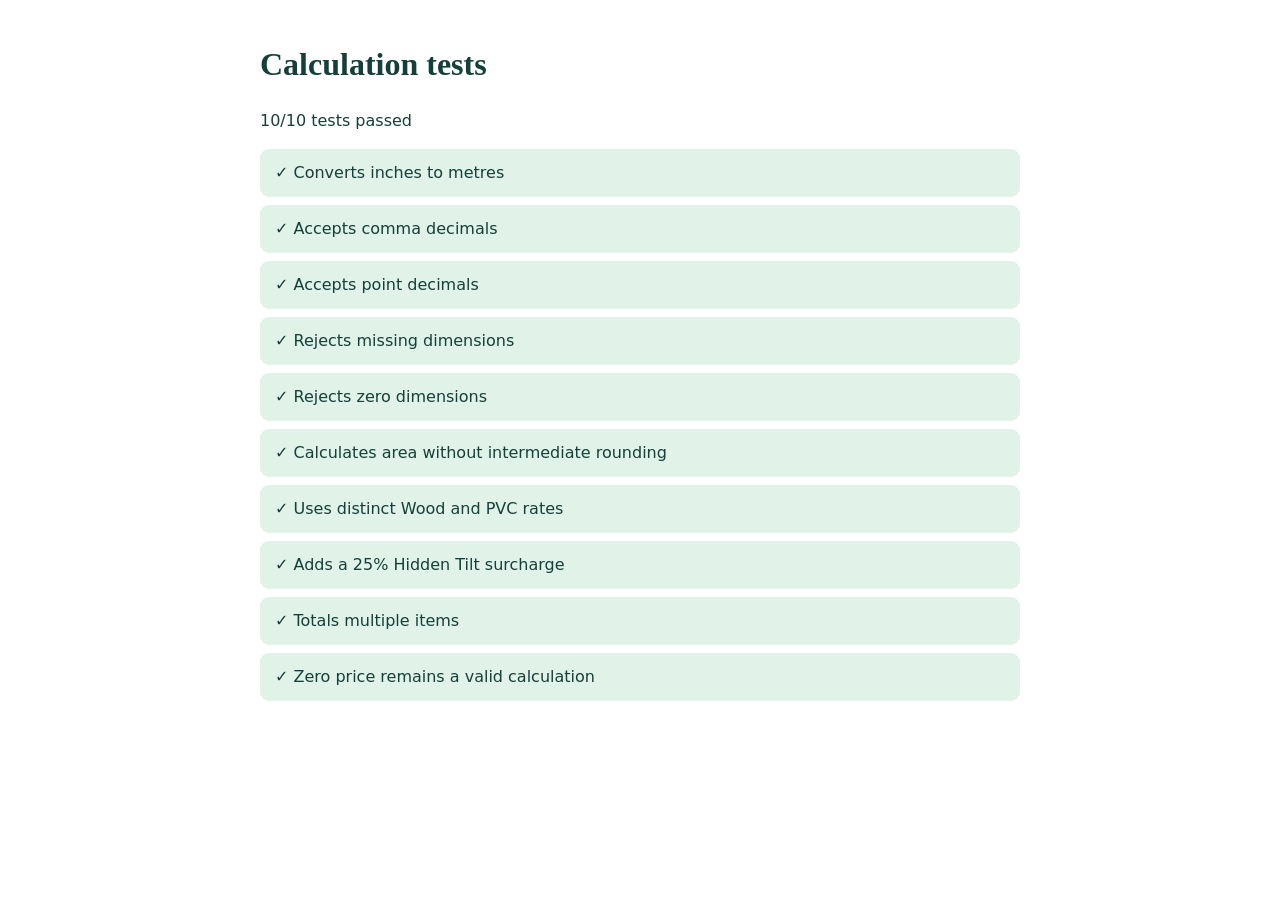
==== tests.html @ 1820c55d "First commit" ====
<!doctype html>
<html lang="en">
<head>
  <meta charset="UTF-8">
  <meta name="viewport" content="width=device-width, initial-scale=1">
  <title>Shutters Calculator Tests</title>
  <style>
    body{max-width:760px;margin:40px auto;padding:0 20px;font:16px/1.5 system-ui;color:#153f3a}h1{font-family:Georgia,serif}.result{padding:12px 15px;margin:8px 0;border-radius:9px}.pass{background:#e1f2e8}.fail{background:#fbe5e3}code{font-size:13px}
  </style>
</head>
<body>
  <h1>Calculation tests</h1>
  <p id="summary">Running…</p>
  <div id="results"></div>
  <script type="module">
    import { INCH_TO_METRE, parseDecimal, calculateItem, calculateQuote } from "./calculator.js";
    const tests = [];
    const test = (name, fn) => tests.push({ name, fn });
    const near = (actual, expected, epsilon = 1e-10) => { if (Math.abs(actual - expected) > epsilon) throw new Error(`expected ${expected}, got ${actual}`); };
    const equal = (actual, expected) => { if (actual !== expected) throw new Error(`expected ${expected}, got ${actual}`); };

    test("Converts inches to metres", () => near(40 * INCH_TO_METRE, 1.016));
    test("Accepts comma decimals", () => equal(parseDecimal("40,5"), 40.5));
    test("Accepts point decimals", () => equal(parseDecimal("40.5"), 40.5));
    test("Rejects missing dimensions", () => equal(calculateItem({width:"",height:"20",material:"wood",tilt:"standard"},{woodPrice:100,surcharge:25}).valid, false));
    test("Rejects zero dimensions", () => equal(calculateItem({width:"0",height:"20",material:"wood",tilt:"standard"},{woodPrice:100,surcharge:25}).valid, false));
    test("Calculates area without intermediate rounding", () => {
      const result = calculateItem({width:"40.5",height:"50.25",material:"wood",tilt:"standard"},{woodPrice:100,pvcPrice:50,surcharge:25});
      near(result.area, (40.5 * .0254) * (50.25 * .0254));
    });
    test("Uses distinct Wood and PVC rates", () => {
      const wood = calculateItem({width:40,height:50,material:"wood",tilt:"standard"},{woodPrice:120,pvcPrice:80,surcharge:25});
      const pvc = calculateItem({width:40,height:50,material:"pvc",tilt:"standard"},{woodPrice:120,pvcPrice:80,surcharge:25});
      equal(wood.rate, 120); equal(pvc.rate, 80);
    });
    test("Adds a 25% Hidden Tilt surcharge", () => {
      const result = calculateItem({width:40,height:50,material:"wood",tilt:"hidden"},{woodPrice:100,surcharge:25});
      near(result.surcharge, result.basePrice * .25); near(result.total, result.basePrice * 1.25);
    });
    test("Totals multiple items", () => {
      const quote = calculateQuote([
        {width:40,height:50,material:"wood",tilt:"hidden"},
        {width:30,height:60,material:"pvc",tilt:"standard"}
      ], {woodPrice:100,pvcPrice:80,surcharge:25});
      equal(quote.itemCount, 2); near(quote.total, quote.subtotal + quote.surcharge);
    });
    test("Zero price remains a valid calculation", () => {
      const result = calculateItem({width:40,height:50,material:"wood",tilt:"hidden"},{woodPrice:0,surcharge:25});
      equal(result.valid, true); equal(result.total, 0);
    });

    let passed = 0;
    for (const entry of tests) {
      const row = document.createElement("div");
      try { entry.fn(); passed++; row.className = "result pass"; row.textContent = `✓ ${entry.name}`; }
      catch (error) { row.className = "result fail"; row.innerHTML = `✗ ${entry.name}<br><code>${error.message}</code>`; }
      document.querySelector("#results").append(row);
    }
    document.querySelector("#summary").textContent = `${passed}/${tests.length} tests passed`;
    document.title = passed === tests.length ? `PASS · ${passed}/${tests.length}` : `FAIL · ${passed}/${tests.length}`;
  </script>
</body>
</html>
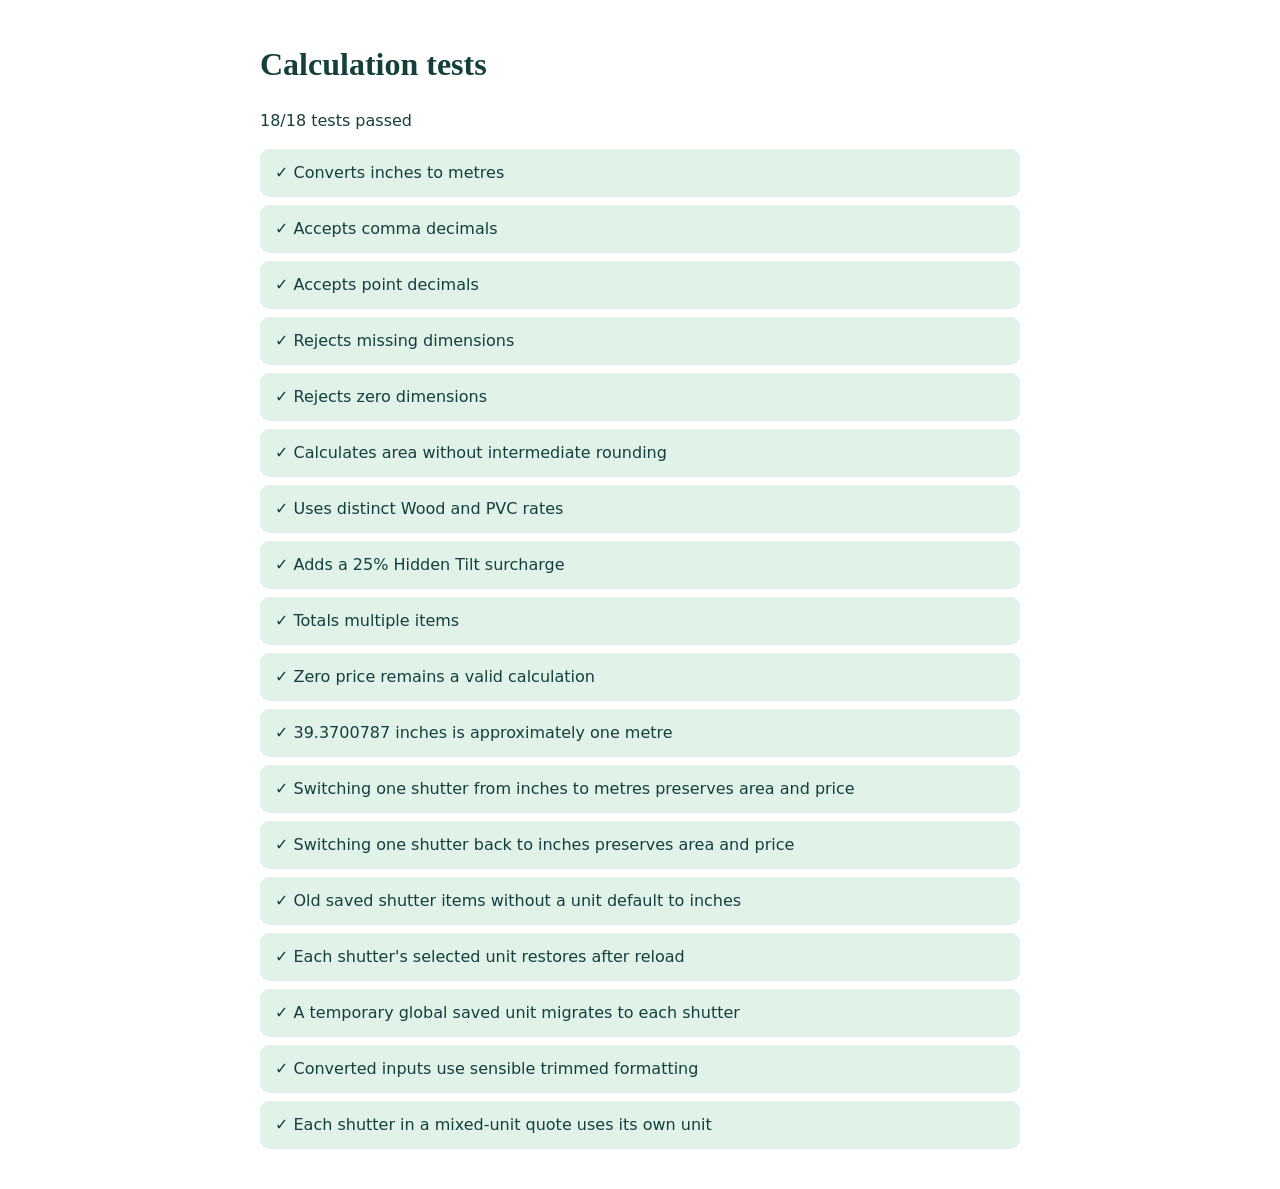
==== commit e25db45c: "Add inches and metres toggle" ====
--- a/tests.html
+++ b/tests.html
@@ -13,7 +13,17 @@
   <p id="summary">Running…</p>
   <div id="results"></div>
   <script type="module">
-    import { INCH_TO_METRE, parseDecimal, calculateItem, calculateQuote } from "./calculator.js";
+    import {
+      INCH_TO_METRE,
+      UNIT_INCHES,
+      UNIT_METRES,
+      parseDecimal,
+      calculateItem,
+      calculateQuote,
+      convertItemMeasurements,
+      formatMeasurementInput,
+      normalizeUnit
+    } from "./calculator.js";
     const tests = [];
     const test = (name, fn) => tests.push({ name, fn });
     const near = (actual, expected, epsilon = 1e-10) => { if (Math.abs(actual - expected) > epsilon) throw new Error(`expected ${expected}, got ${actual}`); };
@@ -48,6 +58,48 @@
       const result = calculateItem({width:40,height:50,material:"wood",tilt:"hidden"},{woodPrice:0,surcharge:25});
       equal(result.valid, true); equal(result.total, 0);
     });
+    test("39.3700787 inches is approximately one metre", () => {
+      const inches = calculateItem({width:39.3700787,height:39.3700787,unit:UNIT_INCHES,material:"wood",tilt:"standard"},{woodPrice:100,surcharge:25});
+      const metres = calculateItem({width:1,height:1,unit:UNIT_METRES,material:"wood",tilt:"standard"},{woodPrice:100,surcharge:25});
+      near(inches.area, metres.area, 1e-6); near(inches.total, metres.total, 1e-6);
+    });
+    test("Switching one shutter from inches to metres preserves area and price", () => {
+      const item = {width:"48,25",height:"36.5",unit:UNIT_INCHES,material:"wood",tilt:"hidden"};
+      const before = calculateItem(item,{woodPrice:120,surcharge:25});
+      const converted = convertItemMeasurements(item,UNIT_INCHES,UNIT_METRES);
+      const after = calculateItem(converted,{woodPrice:120,surcharge:25});
+      near(after.area,before.area); near(after.total,before.total);
+    });
+    test("Switching one shutter back to inches preserves area and price", () => {
+      const item = {width:1.22555,height:.9271,unit:UNIT_METRES,material:"wood",tilt:"hidden"};
+      const before = calculateItem(item,{woodPrice:120,surcharge:25});
+      const converted = convertItemMeasurements(item,UNIT_METRES,UNIT_INCHES);
+      const after = calculateItem(converted,{woodPrice:120,surcharge:25});
+      near(after.area,before.area); near(after.total,before.total);
+    });
+    test("Old saved shutter items without a unit default to inches", () => {
+      const reloaded = JSON.parse(JSON.stringify({customer:"Legacy",items:[{width:40,height:50}]}));
+      equal(normalizeUnit(reloaded.items[0].unit),UNIT_INCHES);
+    });
+    test("Each shutter's selected unit restores after reload", () => {
+      const reloaded = JSON.parse(JSON.stringify({customer:"Metric",items:[{unit:UNIT_METRES}]}));
+      equal(normalizeUnit(reloaded.items[0].unit),UNIT_METRES);
+    });
+    test("A temporary global saved unit migrates to each shutter", () => {
+      const reloaded = JSON.parse(JSON.stringify({unit:UNIT_METRES,items:[{width:1,height:1}]}));
+      equal(normalizeUnit(reloaded.items[0].unit ?? reloaded.unit),UNIT_METRES);
+    });
+    test("Converted inputs use sensible trimmed formatting", () => {
+      equal(formatMeasurementInput(1.23456789,UNIT_METRES),"1.234568");
+      equal(formatMeasurementInput(40,UNIT_INCHES),"40");
+    });
+    test("Each shutter in a mixed-unit quote uses its own unit", () => {
+      const quote = calculateQuote([
+        {width:39.3700787,height:39.3700787,unit:UNIT_INCHES,material:"wood",tilt:"standard"},
+        {width:1,height:1,unit:UNIT_METRES,material:"wood",tilt:"standard"}
+      ],{woodPrice:100,surcharge:25});
+      equal(quote.itemCount,2); near(quote.results[0].area,1,1e-6); near(quote.results[1].area,1); near(quote.total,200,1e-6);
+    });
 
     let passed = 0;
     for (const entry of tests) {
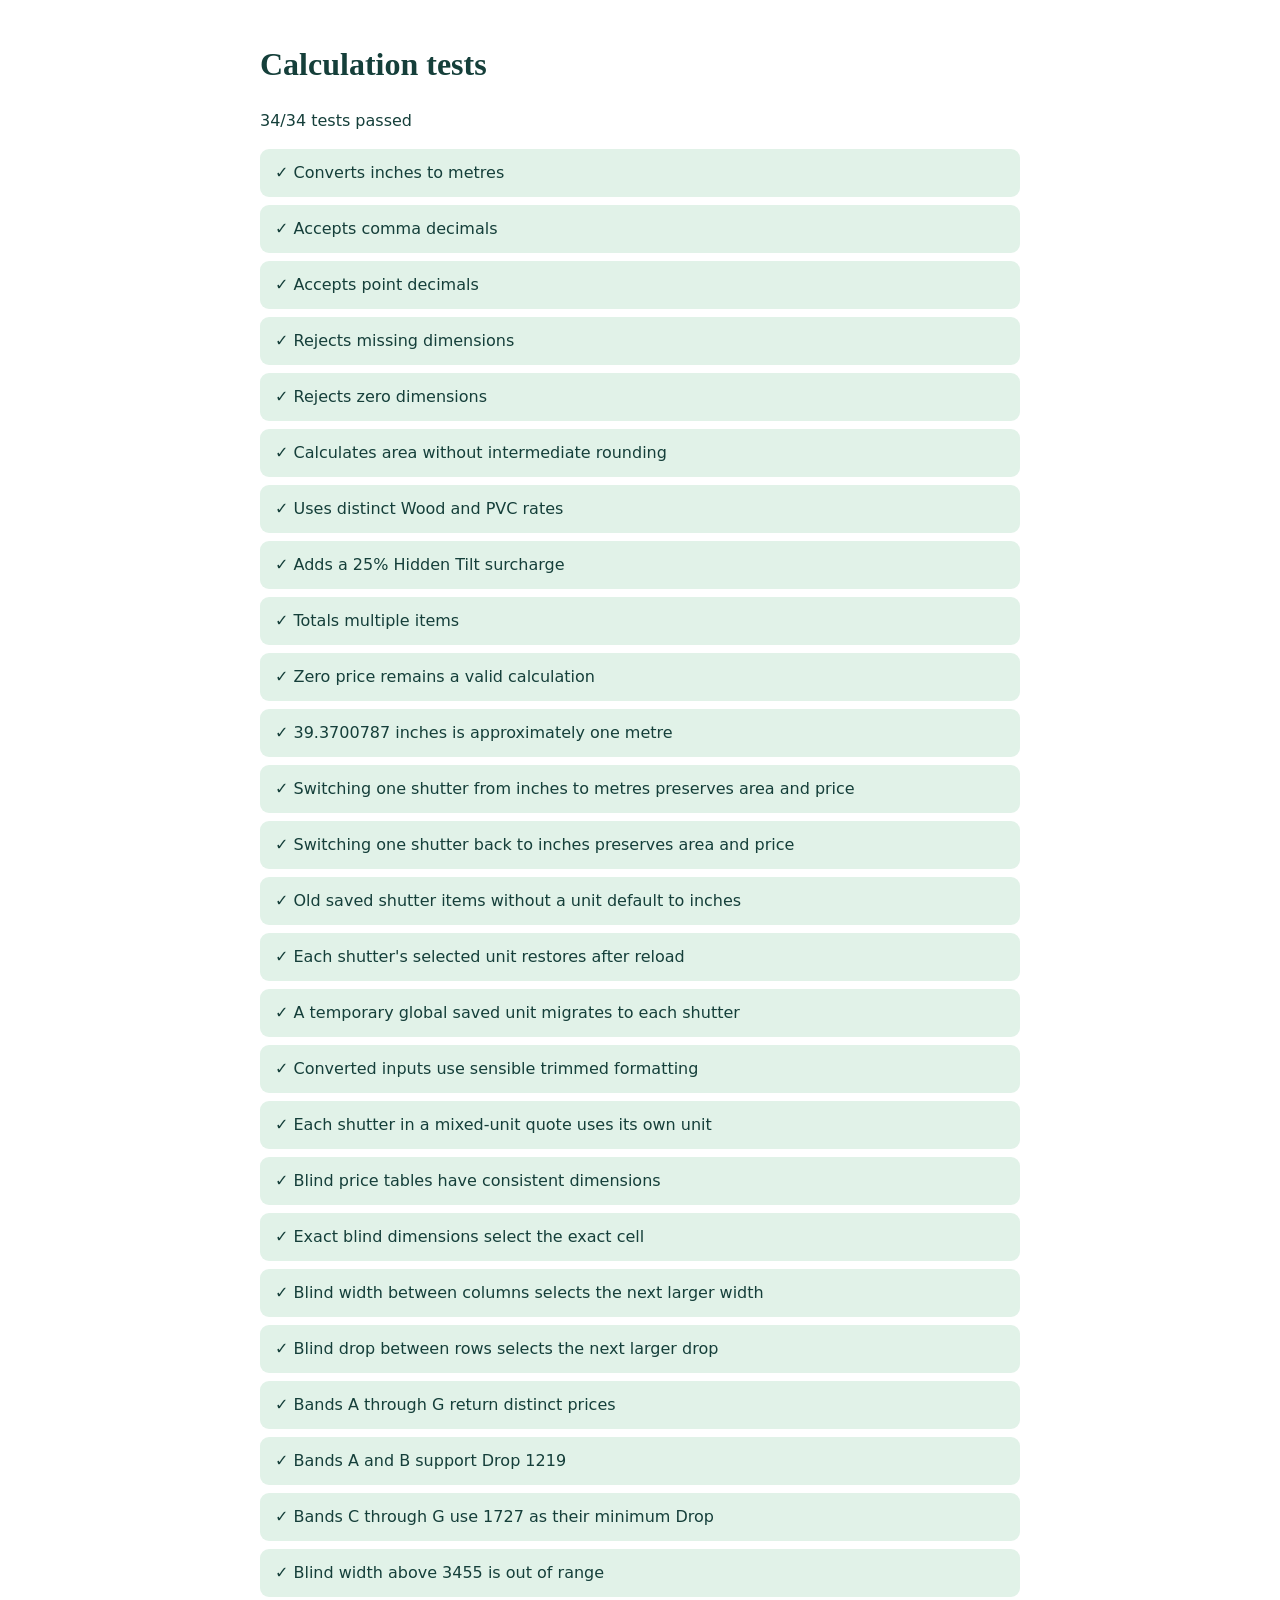
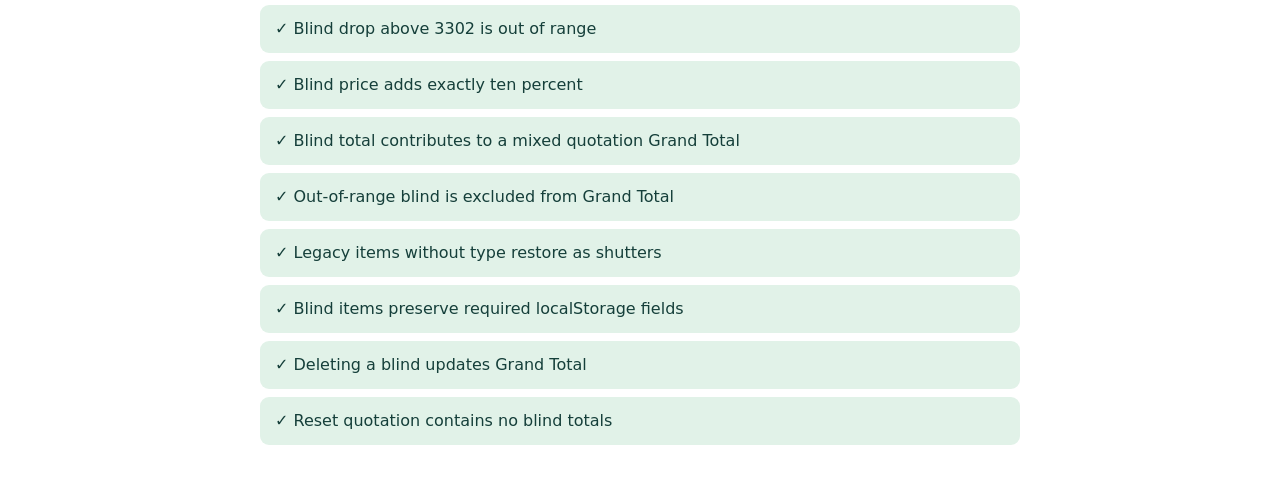
==== commit f60aa443: "Add blind pricing calculator" ====
--- a/tests.html
+++ b/tests.html
@@ -15,15 +15,21 @@
   <script type="module">
     import {
       INCH_TO_METRE,
+      ITEM_BLIND,
+      ITEM_SHUTTER,
       UNIT_INCHES,
       UNIT_METRES,
       parseDecimal,
+      calculateBlindItem,
       calculateItem,
       calculateQuote,
       convertItemMeasurements,
       formatMeasurementInput,
+      normalizeItemType,
+      normalizeStoredItem,
       normalizeUnit
     } from "./calculator.js";
+    import { BLIND_BANDS, BLIND_PRICE_BANDS, BLIND_WIDTHS, validateBlindPriceTable } from "./blind-prices.js";
     const tests = [];
     const test = (name, fn) => tests.push({ name, fn });
     const near = (actual, expected, epsilon = 1e-10) => { if (Math.abs(actual - expected) > epsilon) throw new Error(`expected ${expected}, got ${actual}`); };
@@ -100,6 +106,70 @@
       ],{woodPrice:100,surcharge:25});
       equal(quote.itemCount,2); near(quote.results[0].area,1,1e-6); near(quote.results[1].area,1); near(quote.total,200,1e-6);
     });
+    test("Blind price tables have consistent dimensions", () => {
+      equal(validateBlindPriceTable(),true); equal(BLIND_WIDTHS.length,16);
+      for(const band of BLIND_BANDS){equal(BLIND_PRICE_BANDS[band].prices.length,BLIND_PRICE_BANDS[band].drops.length);for(const row of BLIND_PRICE_BANDS[band].prices)equal(row.length,16);}
+    });
+    test("Exact blind dimensions select the exact cell", () => {
+      const result=calculateBlindItem({type:ITEM_BLIND,widthMm:1670,dropMm:2438,band:"C"});
+      equal(result.chargedWidth,1670);equal(result.chargedDrop,2438);equal(result.basePrice,231);
+    });
+    test("Blind width between columns selects the next larger width", () => {
+      equal(calculateBlindItem({type:ITEM_BLIND,widthMm:1600,dropMm:2000,band:"C"}).chargedWidth,1670);
+    });
+    test("Blind drop between rows selects the next larger drop", () => {
+      equal(calculateBlindItem({type:ITEM_BLIND,widthMm:1600,dropMm:2000,band:"C"}).chargedDrop,2438);
+    });
+    test("Bands A through G return distinct prices", () => {
+      const prices=BLIND_BANDS.map(band=>calculateBlindItem({type:ITEM_BLIND,widthMm:1600,dropMm:2000,band}).basePrice);
+      equal(new Set(prices).size,7);
+    });
+    test("Bands A and B support Drop 1219", () => {
+      for(const band of ["A","B"])equal(calculateBlindItem({type:ITEM_BLIND,widthMm:508,dropMm:1219,band}).chargedDrop,1219);
+    });
+    test("Bands C through G use 1727 as their minimum Drop", () => {
+      for(const band of ["C","D","E","F","G"])equal(calculateBlindItem({type:ITEM_BLIND,widthMm:508,dropMm:1219,band}).chargedDrop,1727);
+    });
+    test("Blind width above 3455 is out of range", () => {
+      const result=calculateBlindItem({type:ITEM_BLIND,widthMm:3455.01,dropMm:2000,band:"A"});equal(result.outOfRange,true);equal(result.total,0);
+    });
+    test("Blind drop above 3302 is out of range", () => {
+      const result=calculateBlindItem({type:ITEM_BLIND,widthMm:1600,dropMm:3302.01,band:"A"});equal(result.outOfRange,true);equal(result.total,0);
+    });
+    test("Blind price adds exactly ten percent", () => {
+      const result=calculateBlindItem({type:ITEM_BLIND,widthMm:1600,dropMm:2000,band:"C"});
+      equal(result.basePrice,231);near(result.surcharge,23.10);near(result.total,254.10);
+    });
+    test("Blind total contributes to a mixed quotation Grand Total", () => {
+      const result=calculateQuote([
+        {type:ITEM_SHUTTER,width:1,height:1,unit:UNIT_METRES,material:"wood",tilt:"standard"},
+        {type:ITEM_BLIND,widthMm:1600,dropMm:2000,band:"C"}
+      ],{woodPrice:100,pvcPrice:80,surcharge:25});
+      near(result.shuttersSubtotal,100);near(result.blindsSubtotal,254.10);near(result.total,354.10);
+    });
+    test("Out-of-range blind is excluded from Grand Total", () => {
+      const result=calculateQuote([
+        {type:ITEM_SHUTTER,width:1,height:1,unit:UNIT_METRES,material:"wood",tilt:"standard"},
+        {type:ITEM_BLIND,widthMm:4000,dropMm:2000,band:"A"}
+      ],{woodPrice:100,surcharge:25});near(result.total,100);
+    });
+    test("Legacy items without type restore as shutters", () => {
+      equal(normalizeItemType(undefined),ITEM_SHUTTER);equal(normalizeStoredItem({id:"legacy",width:40,height:50}).type,ITEM_SHUTTER);
+    });
+    test("Blind items preserve required localStorage fields", () => {
+      const saved={id:"b",type:ITEM_BLIND,name:"Office",widthMm:"1600",dropMm:"2000",band:"C"};
+      const restored=normalizeStoredItem(JSON.parse(JSON.stringify(saved)));equal(JSON.stringify(restored),JSON.stringify(saved));
+    });
+    test("Deleting a blind updates Grand Total", () => {
+      const shutter={id:"s",type:ITEM_SHUTTER,width:1,height:1,unit:UNIT_METRES,material:"wood",tilt:"standard"};
+      const blind={id:"b",type:ITEM_BLIND,widthMm:1600,dropMm:2000,band:"C"};
+      const before=calculateQuote([shutter,blind],{woodPrice:100,surcharge:25});
+      const after=calculateQuote([shutter],{woodPrice:100,surcharge:25});near(before.total,354.10);near(after.total,100);
+    });
+    test("Reset quotation contains no blind totals", () => {
+      const reset=calculateQuote([{type:ITEM_SHUTTER,width:"",height:"",unit:UNIT_INCHES,material:"wood",tilt:"standard"}],{woodPrice:100,surcharge:25});
+      equal(reset.blindCount,0);equal(reset.total,0);
+    });
 
     let passed = 0;
     for (const entry of tests) {
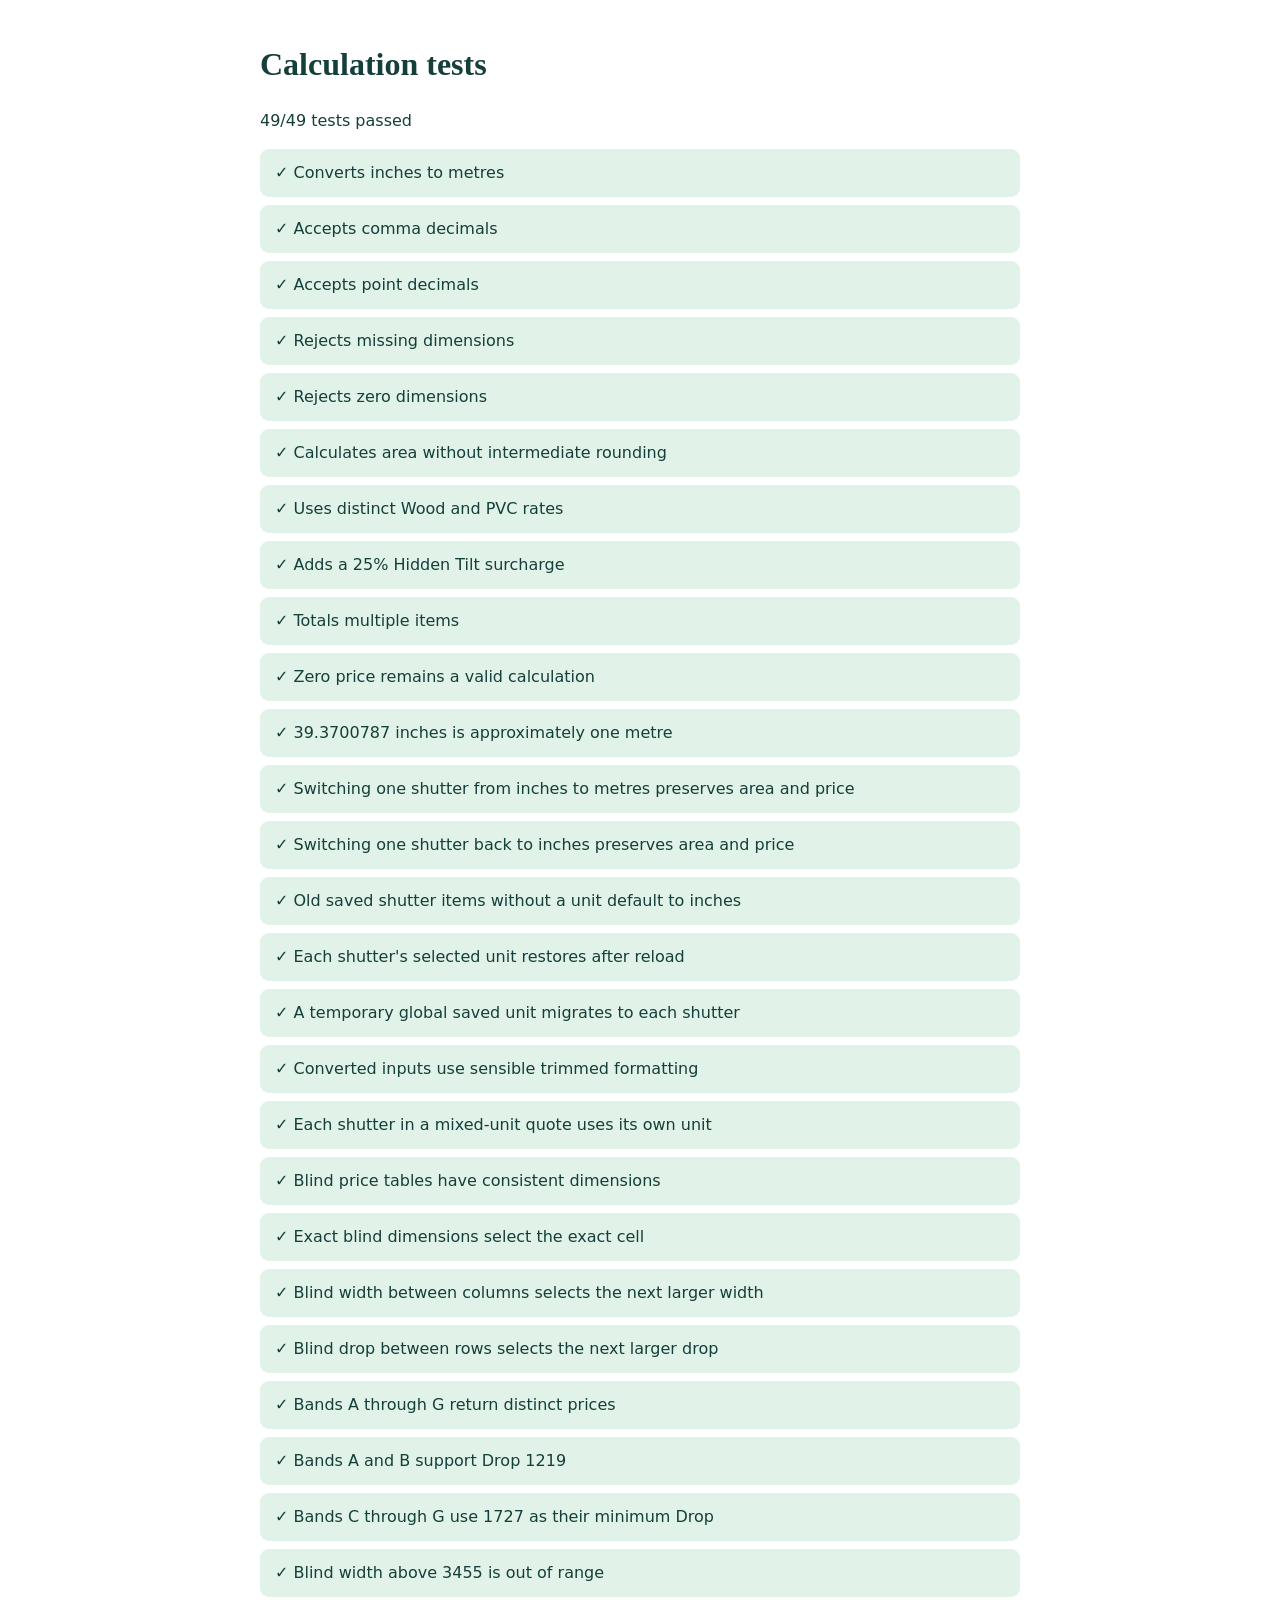
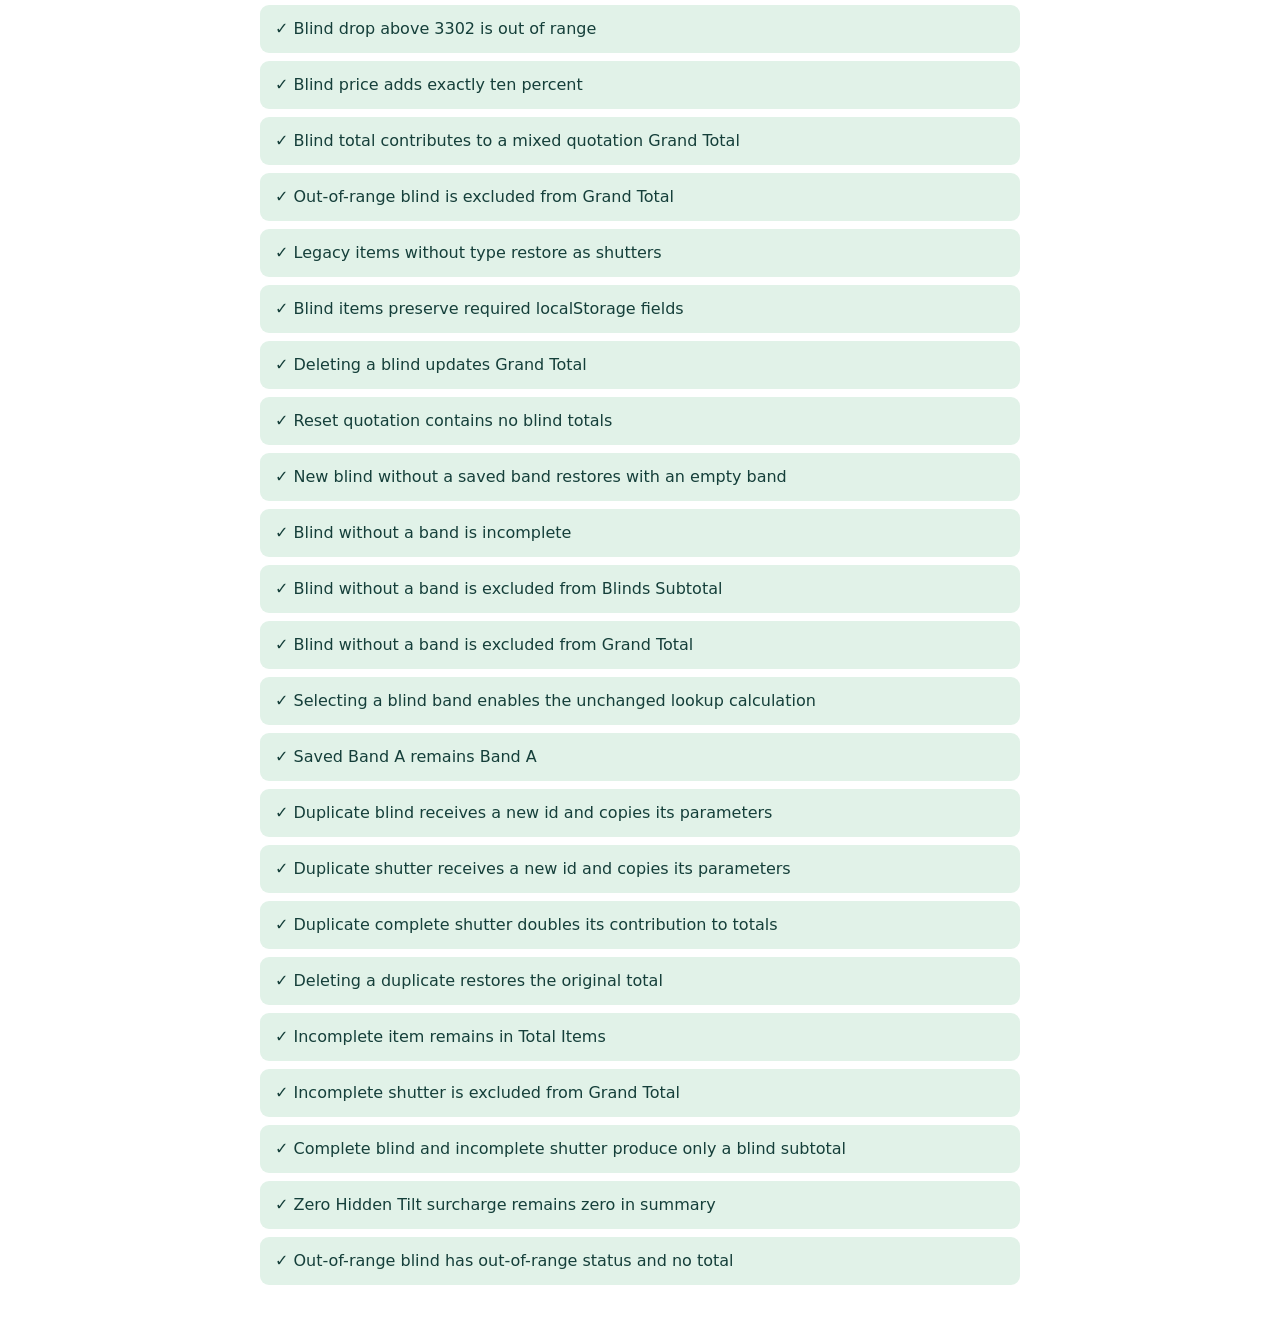
==== commit 00ec0033: "Improve quote calculator UX" ====
--- a/tests.html
+++ b/tests.html
@@ -3,7 +3,7 @@
 <head>
   <meta charset="UTF-8">
   <meta name="viewport" content="width=device-width, initial-scale=1">
-  <title>Shutters Calculator Tests</title>
+  <title>Apollo Calculator Tests</title>
   <style>
     body{max-width:760px;margin:40px auto;padding:0 20px;font:16px/1.5 system-ui;color:#153f3a}h1{font-family:Georgia,serif}.result{padding:12px 15px;margin:8px 0;border-radius:9px}.pass{background:#e1f2e8}.fail{background:#fbe5e3}code{font-size:13px}
   </style>
@@ -17,6 +17,9 @@
       INCH_TO_METRE,
       ITEM_BLIND,
       ITEM_SHUTTER,
+      ITEM_STATUS_COMPLETE,
+      ITEM_STATUS_INCOMPLETE,
+      ITEM_STATUS_OUT_OF_RANGE,
       UNIT_INCHES,
       UNIT_METRES,
       parseDecimal,
@@ -24,6 +27,7 @@
       calculateItem,
       calculateQuote,
       convertItemMeasurements,
+      duplicateItem,
       formatMeasurementInput,
       normalizeItemType,
       normalizeStoredItem,
@@ -170,6 +174,68 @@
       const reset=calculateQuote([{type:ITEM_SHUTTER,width:"",height:"",unit:UNIT_INCHES,material:"wood",tilt:"standard"}],{woodPrice:100,surcharge:25});
       equal(reset.blindCount,0);equal(reset.total,0);
     });
+    test("New blind without a saved band restores with an empty band", () => {
+      equal(normalizeStoredItem({type:ITEM_BLIND,widthMm:"",dropMm:""}).band,"");
+    });
+    test("Blind without a band is incomplete", () => {
+      const result=calculateBlindItem({type:ITEM_BLIND,widthMm:1600,dropMm:2000,band:""});
+      equal(result.status,ITEM_STATUS_INCOMPLETE);equal(result.complete,false);
+    });
+    test("Blind without a band is excluded from Blinds Subtotal", () => {
+      const result=calculateQuote([{type:ITEM_BLIND,widthMm:1600,dropMm:2000,band:""}],{woodPrice:100,surcharge:25});
+      equal(result.completeBlindCount,0);equal(result.blindsSubtotal,0);
+    });
+    test("Blind without a band is excluded from Grand Total", () => {
+      const result=calculateQuote([{type:ITEM_BLIND,widthMm:1600,dropMm:2000,band:""}],{woodPrice:100,surcharge:25});
+      equal(result.total,0);equal(result.incompleteCount,1);
+    });
+    test("Selecting a blind band enables the unchanged lookup calculation", () => {
+      const result=calculateBlindItem({type:ITEM_BLIND,widthMm:1600,dropMm:2000,band:"C"});
+      equal(result.status,ITEM_STATUS_COMPLETE);equal(result.basePrice,231);near(result.total,254.10);
+    });
+    test("Saved Band A remains Band A", () => {
+      equal(normalizeStoredItem({type:ITEM_BLIND,band:"A"}).band,"A");
+    });
+    test("Duplicate blind receives a new id and copies its parameters", () => {
+      const copy=duplicateItem({id:"old",type:ITEM_BLIND,name:"Office",widthMm:"1600",dropMm:"2000",band:"C"},"new");
+      equal(copy.id,"new");equal(copy.name,"Office Copy");equal(copy.widthMm,"1600");equal(copy.dropMm,"2000");equal(copy.band,"C");
+    });
+    test("Duplicate shutter receives a new id and copies its parameters", () => {
+      const copy=duplicateItem({id:"old",type:ITEM_SHUTTER,name:"",width:1,height:1,unit:UNIT_METRES,material:"wood",tilt:"hidden"},"new");
+      equal(copy.id,"new");equal(copy.name,"");equal(copy.unit,UNIT_METRES);equal(copy.material,"wood");equal(copy.tilt,"hidden");
+    });
+    test("Duplicate complete shutter doubles its contribution to totals", () => {
+      const item={type:ITEM_SHUTTER,width:1,height:1,unit:UNIT_METRES,material:"wood",tilt:"standard"};
+      const result=calculateQuote([item,{...item}],{woodPrice:100,surcharge:25});equal(result.itemCount,2);near(result.total,200);
+    });
+    test("Deleting a duplicate restores the original total", () => {
+      const item={type:ITEM_SHUTTER,width:1,height:1,unit:UNIT_METRES,material:"wood",tilt:"standard"};
+      near(calculateQuote([item,{...item}],{woodPrice:100,surcharge:25}).total,200);
+      near(calculateQuote([item],{woodPrice:100,surcharge:25}).total,100);
+    });
+    test("Incomplete item remains in Total Items", () => {
+      const result=calculateQuote([{type:ITEM_SHUTTER,width:"",height:"",material:"wood"}],{woodPrice:100,surcharge:25});
+      equal(result.itemCount,1);equal(result.incompleteCount,1);
+    });
+    test("Incomplete shutter is excluded from Grand Total", () => {
+      const result=calculateQuote([{type:ITEM_SHUTTER,width:1,height:1,unit:UNIT_METRES,material:"wood"}],{woodPrice:0,surcharge:25});
+      equal(result.completeShutterCount,0);equal(result.total,0);
+    });
+    test("Complete blind and incomplete shutter produce only a blind subtotal", () => {
+      const result=calculateQuote([
+        {type:ITEM_BLIND,widthMm:1600,dropMm:2000,band:"C"},
+        {type:ITEM_SHUTTER,width:1,height:1,unit:UNIT_METRES,material:"wood",tilt:"standard"}
+      ],{woodPrice:0,surcharge:25});
+      equal(result.completeBlindCount,1);equal(result.completeShutterCount,0);equal(result.incompleteCount,1);near(result.blindsSubtotal,254.10);equal(result.shuttersSubtotal,0);near(result.total,254.10);
+    });
+    test("Zero Hidden Tilt surcharge remains zero in summary", () => {
+      const result=calculateQuote([{type:ITEM_SHUTTER,width:1,height:1,unit:UNIT_METRES,material:"wood",tilt:"standard"}],{woodPrice:100,surcharge:25});
+      equal(result.surcharge,0);
+    });
+    test("Out-of-range blind has out-of-range status and no total", () => {
+      const result=calculateBlindItem({type:ITEM_BLIND,widthMm:4000,dropMm:2000,band:""});
+      equal(result.status,ITEM_STATUS_OUT_OF_RANGE);equal(result.total,0);
+    });
 
     let passed = 0;
     for (const entry of tests) {
